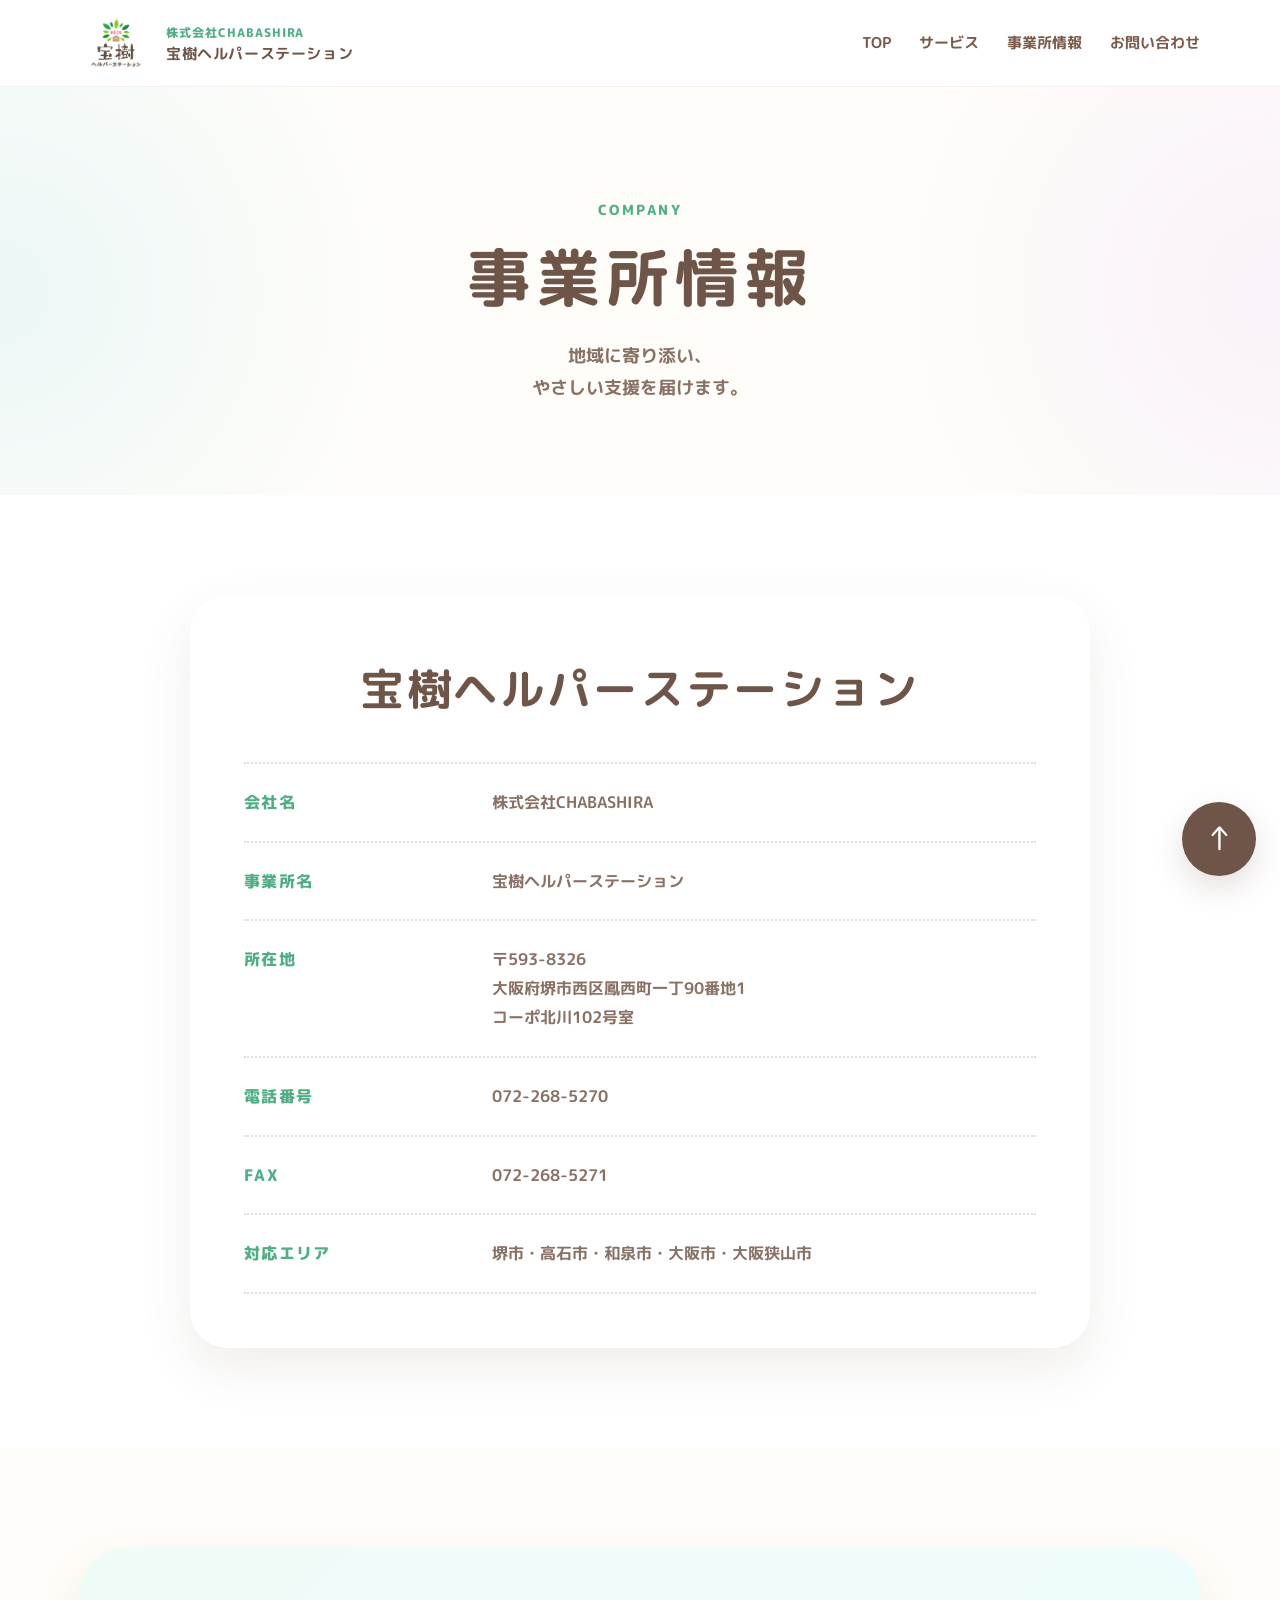
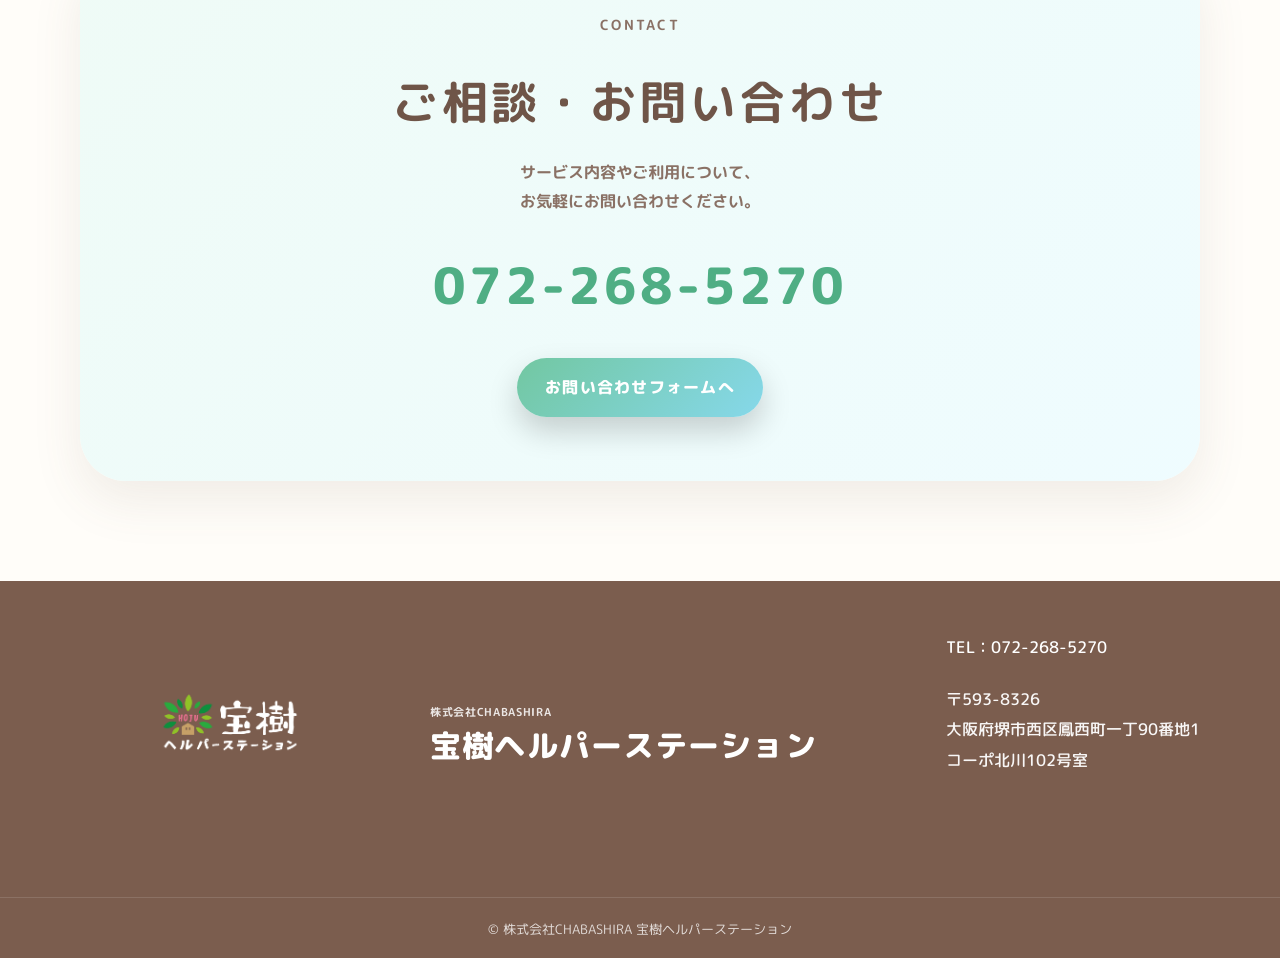
==== company.html @ c8f15b31 "Add files via upload" ====
<!DOCTYPE html>
<html lang="ja">
<head>
  <meta charset="UTF-8">
  <meta name="viewport" content="width=device-width, initial-scale=1.0">

  <title>事業所情報｜宝樹ヘルパーステーション</title>

  <meta
  name="description"
  content="宝樹ヘルパーステーションの事業所情報です。所在地、電話番号、FAX、対応エリアなどをご案内しています。"
  >

  <link rel="icon" type="image/png" href="img/favicon.png">

  <link rel="stylesheet" href="css/style.css">

  <link rel="preconnect" href="https://fonts.googleapis.com">
  <link rel="preconnect" href="https://fonts.gstatic.com" crossorigin>

  <link href="https://fonts.googleapis.com/css2?family=M+PLUS+Rounded+1c:wght@400;500;700;800&display=swap" rel="stylesheet">
</head>

<body>

<header class="header">

  <div class="container header-inner">

    <a href="index.html" class="logo">

      <img
        src="img/logo-hoju1.jpg"
        alt="宝樹ヘルパーステーション ロゴ"
        width="58"
        height="58"
      >

      <span>
        <small>株式会社CHABASHIRA</small>
        <strong>宝樹ヘルパーステーション</strong>
      </span>

    </a>

    <button class="menu-button" aria-label="メニューを開く">
      <span></span>
      <span></span>
      <span></span>
    </button>

    <nav class="nav">
      <a href="index.html">TOP</a>
      <a href="service.html">サービス</a>
      <a href="company.html">事業所情報</a>
      <a href="index.html#contact">お問い合わせ</a>
    </nav>

  </div>

</header>

<main id="top">

<section class="page-hero">

  <div class="container">

    <p class="section-en">
      COMPANY
    </p>

    <h1>
      事業所情報
    </h1>

    <p>
      地域に寄り添い、<br>
      やさしい支援を届けます。
    </p>

  </div>

</section>

<section class="company">

  <div class="container">

    <div class="company-box">

      <h2>
        宝樹ヘルパーステーション
      </h2>

      <dl class="company-list">

        <div>
          <dt>会社名</dt>

          <dd>
            株式会社CHABASHIRA
          </dd>
        </div>

        <div>
          <dt>事業所名</dt>

          <dd>
            宝樹ヘルパーステーション
          </dd>
        </div>

        <div>
          <dt>所在地</dt>

          <dd>
            〒593-8326<br>
            大阪府堺市西区鳳西町一丁90番地1<br>
            コーポ北川102号室
          </dd>
        </div>

        <div>
          <dt>電話番号</dt>

          <dd>
            <a href="tel:0722685270">
              072-268-5270
            </a>
          </dd>
        </div>

        <div>
          <dt>FAX</dt>

          <dd>
            072-268-5271
          </dd>
        </div>

        <div>
          <dt>対応エリア</dt>

          <dd>
            堺市・高石市・和泉市・大阪市・大阪狭山市
          </dd>
        </div>

      </dl>

    </div>

  </div>

</section>

<section class="contact-cta">

  <div class="container">

    <div class="contact-box">

      <p class="section-en">
        CONTACT
      </p>

      <h2>
        ご相談・お問い合わせ
      </h2>

      <p>
        サービス内容やご利用について、<br>
        お気軽にお問い合わせください。
      </p>

      <a href="tel:0722685270" class="tel-link">
        072-268-5270
      </a>

      <div style="margin-top: 28px;">

        <a
          href="index.html#contact"
          class="btn-primary"
        >
          お問い合わせフォームへ
        </a>

      </div>

    </div>

  </div>

</section>

</main>

<footer class="footer">

  <div class="container footer-inner">

    <div class="footer-brand">
      <a href="index.html#top">
        <img
          src="img/logo-hoju2.png"
          alt="宝樹ヘルパーステーション ロゴ"
          width="260"
          height="139"
        >
      </a>

      <div class="footer-text">

        <p class="footer-company">
          株式会社CHABASHIRA
        </p>

        <p class="footer-name">
          宝樹ヘルパーステーション
        </p>

      </div>

    </div>

    <div class="footer-info">

      <p>
        TEL：072-268-5270
      </p>

      <p class="footer-address">

        〒593-8326<br>
        大阪府堺市西区鳳西町一丁90番地1<br>
        コーポ北川102号室

      </p>

    </div>

  </div>

  <p class="copyright">
    © 株式会社CHABASHIRA 宝樹ヘルパーステーション
  </p>

</footer>

<a href="#top" class="to-top" aria-label="TOPへ戻る">
  ↑
</a>

<script>
const menuButton = document.querySelector('.menu-button');
const nav = document.querySelector('.nav');

menuButton.addEventListener('click', () => {
  nav.classList.toggle('open');
  menuButton.classList.toggle('active');
});
</script>

</body>
</html>
---- css/style.css ----
:root {
  --brown: #6f5548;
  --brown-light: #8a7165;
  --green: #72c7a1;
  --green-deep: #4fae84;
  --green-dark: #173c2b;
  --green-light: #eefbf6;
  --sky: #86d8ea;
  --sky-light: #eefcff;
  --cream: #fffdf9;
  --white: #ffffff;
  --shadow: 0 20px 50px rgba(111, 85, 72, .1);
}

* {
  margin: 0;
  padding: 0;
  box-sizing: border-box;
}

html {
  width: 100%;
  max-width: 100%;
  scroll-behavior: smooth;
  overflow-x: clip;
}

body {
  width: 100%;
  max-width: 100%;
  font-family: 'M PLUS Rounded 1c', sans-serif;
  color: var(--brown);
  line-height: 1.8;
  background: var(--cream);
  overflow-x: clip;
  position: relative;
}

a {
  color: inherit;
  text-decoration: none;
}

img,
video {
  display: block;
  max-width: 100%;
}

img {
  filter: saturate(94%);
}

main {
  overflow-x: hidden;
}

main {
  position: relative;
}

.service-detail {
  position: relative;
  overflow: hidden;
}

.service-detail::before {
  content: "";
  position: absolute;
  width: 260px;
  height: 260px;
  border-radius: 50%;
  background: #ffd8e8;
  filter: blur(90px);
  opacity: .4;
  top: 120px;
  right: -80px;
}

.company {
  position: relative;
  overflow: hidden;
}

.company::before {
  content: "";
  position: absolute;
  width: 260px;
  height: 260px;
  border-radius: 50%;
  background: #c8b0ff;
  filter: blur(90px);
  opacity: 0;
  bottom: 40px;
  left: -80px;
}

.container {
  width: min(1120px, calc(100% - 32px));
  margin: auto;
}

body::before,
body::after {
  content: "";
  position: fixed;
  z-index: -1;
  border-radius: 50%;
  filter: blur(80px);
  opacity: .55;
  max-width: 100vw;
}

body::before {
  width: 360px;
  height: 360px;
  background: #9fe8f5;
  left: -40px;
  top: 420px;
}

body::after {
  width: 340px;
  height: 340px;
  background: #d9b7ff;
  right: -240px;
  bottom: -260px;
}

.header {
  position: sticky;
  top: 0;
  z-index: 100;
  width: 100%;
  background: rgba(255, 255, 255, .9);
  backdrop-filter: blur(14px);
  border-bottom: 1px solid rgba(111, 85, 72, .08);
}

.header-inner {
  position: relative;
  max-width: 1120px;
  height: 86px;
  display: flex;
  justify-content: space-between;
  align-items: center;
}

.logo {
  display: flex;
  align-items: center;
  gap: 14px;
}

.logo img {
  width: 72px;
  height: 72px;
  border-radius: 50%;
  object-fit: cover;
  transition: .35s ease;
}

.logo:hover img {
  transform: rotate(-4deg) scale(1.04);
}

.logo small {
  display: block;
  font-size: 12px;
  color: var(--green-deep);
  font-weight: 800;
  letter-spacing: .08em;
}

.logo strong {
  display: block;
  font-size: 15px;
  color: var(--brown);
  letter-spacing: .04em;
  line-height: 1.4;
}

.nav {
  display: flex;
  align-items: center;
  gap: 28px;
}

.nav a {
  position: relative;
  font-size: 0.95rem;
  font-weight: 700;
  color: #7b5a4b;
  text-decoration: none;
  transition: 0.3s;
  white-space: nowrap;
}

.nav a::after {
  content: "";
  position: absolute;
  left: 0;
  bottom: -8px;
  width: 0;
  height: 3px;
  border-radius: 999px;
  background: var(--green);
  transition: .3s ease;
}

.nav a:hover {
  color: var(--green-deep);
}

.nav a:hover::after {
  width: 100%;
}

.menu-button {
  display: none;
}


.services,
.area,
.about,
.strength,
.flow,
.voice,
.faq,
.contact,
.contact-cta,
.service-detail,
.company {
  padding: 100px 0;
}

.section-heading {
  text-align: center;
  margin-bottom: 58px;
}

.section-en {
  color: var(--green-deep);
  font-size: 14px;
  font-weight: 800;
  letter-spacing: .18em;
  margin-bottom: 10px;
}

.section-title {
  font-size: clamp(34px, 4vw, 50px);
  line-height: 1.4;
  letter-spacing: .08em;
  color: var(--brown);
}

.section-title.left {
  text-align: left;
}

.section-lead {
  margin-top: 14px;
  color: var(--brown-light);
  font-weight: 700;
}

.hero {
  position: relative;
  min-height: 780px;
  display: flex;
  align-items: center;
  overflow: hidden;
  background: var(--cream);
  padding: 70px 0;
}

.hero-bg {
  position: absolute;
  inset: 80px 4vw 50px 4vw;
  z-index: 0;
  overflow: hidden;
  border-radius: 80px 80px 170px 170px;
  opacity: 0;
  transform: translateY(34px) scale(.96);
  animation: heroImageIn 1.3s ease forwards;
  animation-delay: .9s;
}

.hero-bg video,
.hero-bg img {
  width: 100%;
  height: 100%;
  object-fit: cover;
  object-position: center;
  animation: heroZoom 12s ease-in-out infinite alternate;
}

.hero-overlay {
  position: absolute;
  inset: 80px 4vw 50px 4vw;
  z-index: 1;
  border-radius: 80px 80px 170px 170px;
  background: linear-gradient(
    90deg,
    rgba(23, 60, 43, .72),
    rgba(23, 60, 43, .30)
  );
  opacity: 0;
  animation: overlayIn 1.3s ease forwards;
  animation-delay: .9s;
}

.hero::before,
.hero::after {
  content: "";
  position: absolute;
  z-index: 0;
  filter: blur(6px);
  opacity: 0;
  transform: scale(.75);
  animation: blobIn 1.4s ease forwards, blobFloat 8s ease-in-out infinite;
}

.hero::before {
  width: 220px;
  height: 180px;
  background: #ffcfad;
  border-radius: 46% 54% 63% 37% / 42% 38% 62% 58%;
  top: 40px;
  left: 14%;
  animation-delay: .2s, 1.6s;
}

.hero::after {
  width: 240px;
  height: 180px;
  background: #c8b0ff;
  border-radius: 61% 39% 52% 48% / 41% 59% 41% 59%;
  bottom: 30px;
  right: 6%;
  animation-delay: .45s, 1.8s;
}

.hero-blur {
  position: absolute;
  border-radius: 50%;
  filter: blur(60px);
  opacity: .55;
  z-index: 0;
  animation: blobFloat 9s ease-in-out infinite;
}

.blur-1 {
  width: 260px;
  height: 260px;
  background: #9fe8f5;
  top: 80px;
  left: -60px;
  animation-delay: .2s;
}

.blur-2 {
  width: 220px;
  height: 220px;
  background: #ffd8e8;
  top: 120px;
  right: 8%;
  animation-delay: .8s;
}

.blur-3 {
  width: 260px;
  height: 260px;
  background: #ffe0b8;
  bottom: 60px;
  left: 12%;
  animation-delay: 1.4s;
}

.blur-4 {
  width: 280px;
  height: 280px;
  background: #d8c0ff;
  bottom: 20px;
  right: -30px;
  animation-delay: 2s;
}

.hero-content {
  position: relative;
  z-index: 2;
  color: white;
  max-width: 720px;
  margin: 0 auto;
  padding-inline: 40px;
  opacity: 0;
  transform: translateY(28px);
  animation: heroTextIn 1.1s ease forwards;
  animation-delay: 1.35s;
}

.hero-label {
  display: inline-block;
  padding: 10px 22px;
  margin-bottom: 28px;
  border-radius: 999px;
  background: rgba(255, 255, 255, .18);
  border: 1px solid rgba(255, 255, 255, .38);
  color: white;
  font-weight: 800;
  letter-spacing: .08em;
  backdrop-filter: blur(8px);
}

.hero h1 {
  font-size: clamp(42px, 5.2vw, 68px);
  line-height: 1.45;
  letter-spacing: .04em;
  color: white;
  text-shadow: 0 8px 28px rgba(0, 0, 0, .18);
}

.hero-copy {
  max-width: 680px;
  margin-top: 28px;
  margin-bottom: 34px;
  font-size: 19px;
  color: rgba(255, 255, 255, .92);
  font-weight: 700;
}

.hero-buttons {
  display: flex;
  flex-wrap: wrap;
  gap: 16px;
}

.btn-primary,
.btn-secondary {
  display: inline-flex;
  align-items: center;
  justify-content: center;
  min-width: 180px;
  padding: 15px 28px;
  border-radius: 999px;
  font-weight: 800;
  letter-spacing: .08em;
  transition: .35s ease;
}

.btn-primary {
  color: white;
  background: linear-gradient(135deg, var(--green), var(--sky));
  box-shadow: 0 14px 30px rgba(0, 0, 0, .18);
}

.btn-secondary {
  color: white;
  background: rgba(255, 255, 255, .14);
  border: 1px solid rgba(255, 255, 255, .55);
  backdrop-filter: blur(8px);
}

.btn-primary:hover,
.btn-secondary:hover {
  transform: translateY(-5px);
}

.hero-tel {
  margin-top: 36px;
  color: rgba(255, 255, 255, .86);
  font-weight: 700;
}

.hero-tel strong {
  display: block;
  margin-top: 4px;
  font-size: 32px;
  letter-spacing: .08em;
  color: white;
}

.about-inner {
  display: grid;
  grid-template-columns: 1fr .9fr;
  align-items: center;
  gap: 64px;
}

.about-image {
  position: relative;
}

.about-image img {
  width: 100%;
  height: 500px;
  object-fit: cover;
  border-radius: 48% 52% 46% 54% / 20% 18% 82% 80%;
  box-shadow: var(--shadow);
}

.about-message {
  position: absolute;
  left: 28px;
  bottom: 28px;
  max-width: 330px;
  padding: 18px 24px;
  border-radius: 22px;
  background: rgba(255, 255, 255, .92);
  box-shadow: 0 14px 30px rgba(0, 0, 0, .08);
}

.about-message span {
  display: block;
  color: var(--brown-light);
  font-size: 13px;
  font-weight: 700;
}

.about-message strong {
  color: var(--brown);
  font-size: 18px;
  letter-spacing: .04em;
}

.about-text p:not(.section-en) {
  margin-top: 20px;
  color: var(--brown-light);
  font-size: 17px;
  font-weight: 700;
}

.services {
  background:
    radial-gradient(circle at top right, rgba(114,199,161,.16), transparent 34%);
}

.service-grid {
  display: grid;
  grid-template-columns: repeat(4, 1fr);
  gap: 24px;
}

.service-card {
  overflow: hidden;
  border-radius: 32px;
  background: white;
  box-shadow: var(--shadow);
  transition: .35s ease;
  cursor: pointer;
}

.service-card img {
  width: 100%;
  height: 230px;
  object-fit: cover;
  transition: 1.2s ease;
}

.service-card:hover {
  transform: translateY(-10px);
  box-shadow: 0 26px 60px rgba(111,85,72,.14);
}

.service-card:hover img {
  transform: scale(1.05);
}

.service-card:hover h3 {
  color: var(--green-deep);
}

.service-body {
  padding: 24px;
}

.service-kana {
  display: block;
  margin-bottom: 4px;
  color: var(--green-deep);
  font-size: 12px;
  font-weight: 800;
  letter-spacing: .12em;
}

.service-body h3 {
  font-size: 24px;
  color: var(--brown);
  letter-spacing: .08em;
  margin-bottom: 10px;
  font-weight: 800;
  transition: .3s ease;
}

.service-body p {
  color: var(--brown-light);
  font-size: 15px;
}

.service-card::after {
  content: "詳しく見る →";
  display: block;
  margin: 0 24px 28px;
  padding: 12px 20px;
  border-radius: 999px;
  background: var(--green-light);
  color: var(--green-deep);
  font-weight: 800;
  text-align: center;
  letter-spacing: .08em;
  transition: .3s ease;
}

.service-card:hover::after {
  background: var(--green);
  color: white;
}

.strength {
  position: relative;
  overflow: hidden;
  background:
    radial-gradient(circle at left center, rgba(134,216,234,.12), transparent 34%),
    radial-gradient(circle at right center, rgba(217,183,255,.12), transparent 34%);
}

.strength::before,
.strength::after {
  content: "";
  position: absolute;
  border-radius: 50%;
  filter: blur(80px);
  opacity: .45;
  z-index: 0;
}

.strength::before {
  width: 260px;
  height: 260px;
  top: 70px;
  left: -90px;
}

.strength::after {
  width: 260px;
  height: 260px;
  background: #ead0ff;
  right: -90px;
  bottom: 30px;
}

.strength .container {
  position: relative;
  z-index: 1;
}

.strength-grid {
  display: grid;
  grid-template-columns: repeat(3, 1fr);
  gap: 34px;
}

.strength-card {
  overflow: hidden;
  border-radius: 38px;
  background: rgba(255,255,255,.94);
  box-shadow: var(--shadow);
  transition: .45s ease;
}

.strength-card:hover {
  transform: translateY(-10px);
  box-shadow: 0 26px 60px rgba(111,85,72,.14);
}

.strength-card img {
  width: 100%;
  height: 240px;
  object-fit: cover;
  transition: 1.2s ease;
}

.strength-card:hover img {
  transform: scale(1.05);
}

.strength-card:nth-child(1) img {
  object-position: center top;
}

.strength-card:nth-child(2) img {
  object-position: center;
}

.strength-card:nth-child(3) img {
  object-position: center 25%;
}

.strength-body {
  position: relative;
  padding: 36px 30px 38px;
}

.strength-number {
  position: absolute;
  top: -30px;
  left: 28px;
  display: flex;
  align-items: center;
  justify-content: center;
  width: 62px;
  height: 62px;
  border-radius: 22px;
  background: linear-gradient(135deg, var(--green), var(--sky));
  color: white;
  font-size: 22px;
  font-weight: 800;
  box-shadow: 0 12px 24px rgba(114,199,161,.35);
}

.strength-body h3 {
  margin-top: 22px;
  margin-bottom: 16px;
  color: var(--brown);
  font-size: 25px;
  line-height: 1.5;
  letter-spacing: .04em;
}

.strength-body p {
  color: var(--brown-light);
  font-size: 16px;
  font-weight: 700;
  line-height: 2;
}

.flow {
  position: relative;
  overflow: hidden;
  background:
    radial-gradient(circle at left center, rgba(134,216,234,.18), transparent 34%),
    radial-gradient(circle at right center, rgba(217,183,255,.18), transparent 34%);
}

.flow .section-heading {
  margin-bottom: 90px;
}

.flow-list {
  position: relative;
  display: grid;
  gap: 46px;
  max-width: 920px;
  margin: 0 auto;
}

.flow-list::before {
  display: none;
}

.flow-item {
  position: relative;
  display: grid;
  grid-template-columns: 170px 1fr;
  align-items: center;
  gap: 36px;
  padding: 42px 52px;
  border-radius: 38px;
  background: linear-gradient(135deg, #effff7, #f5fffd);
  box-shadow: var(--shadow);
}

.flow-item:not(:last-child)::after {
  content: "";
  position: absolute;
  left: 132px;
  bottom: -36px;
  width: 3px;
  height: 28px;
  border-left: 3px dotted rgba(114,199,161,.45);
}

.flow-icon-wrap {
  position: relative;
  display: flex;
  align-items: center;
  justify-content: center;
}

.flow-number {
  position: absolute;
  top: 8px;
  left: 8px;
  z-index: 2;
  display: flex;
  align-items: center;
  justify-content: center;
  width: 52px;
  height: 52px;
  border-radius: 50%;
  background: var(--brown);
  color: white;
  font-weight: 800;
  letter-spacing: .05em;
}

.flow-icon {
  display: flex;
  align-items: center;
  justify-content: center;
  width: 128px;
  height: 128px;
  border-radius: 50%;
  background: white;
  color: var(--green-deep);
  font-size: 42px;
  box-shadow: 0 14px 32px rgba(111,85,72,.08);
}

.flow-icon img {
  width: 58px;
  height: 58px;
  object-fit: contain;
}

.flow-body h3 {
  display: inline-block;
  margin-bottom: 18px;
  padding-bottom: 6px;
  border-bottom: 3px solid var(--brown);
  color: var(--brown);
  font-size: 28px;
  line-height: 1.5;
  letter-spacing: .04em;
}

.flow-body p {
  color: var(--brown-light);
  font-size: 17px;
  font-weight: 700;
  line-height: 2;
}

.voice {
  position: relative;
  overflow: hidden;
  background:
    radial-gradient(circle at left center, rgba(134,216,234,.10), transparent 30%),
    radial-gradient(circle at right center, rgba(217,183,255,.10), transparent 30%);
}

.voice-grid {
  display: grid;
  grid-template-columns: repeat(2, 1fr);
  gap: 34px;
  max-width: 1100px;
  margin: 0 auto;
}

.voice-card {
  padding: 38px;
  border-radius: 34px;
  background: linear-gradient(135deg, #effcf7, #f7fffd);
  box-shadow: 0 24px 60px rgba(111,85,72,.12);
  transition: .4s ease;
}

.voice-card:hover {
  transform: translateY(-8px);
  box-shadow: 0 26px 48px rgba(111,85,72,.10);
}

.voice-head {
  display: flex;
  align-items: center;
  gap: 24px;
  margin-bottom: 28px;
}

.voice-icon {
  flex-shrink: 0;
  width: 96px;
  height: 96px;
  border-radius: 50%;
  background: #ffffff;
  box-shadow: 0 10px 24px rgba(111,85,72,.05);
  display: flex;
  align-items: center;
  justify-content: center;
  overflow: hidden;
}

.voice-icon img {
  width: 68px;
  height: 68px;
  object-fit: cover;
  border-radius: 50%;
}

.voice-meta h3 {
  margin-top: 10px;
  color: var(--brown);
  font-size: 30px;
  line-height: 1.5;
  letter-spacing: .04em;
}

.voice-tag {
  display: inline-flex;
  align-items: center;
  justify-content: center;
  padding: 8px 16px;
  border-radius: 999px;
  background: #f4b3ba;
  color: white;
  font-size: 13px;
  font-weight: 800;
  letter-spacing: .08em;
}

.voice-tag.green {
  background: var(--sky);
}

.voice-text {
  color: var(--brown-light);
  font-size: 17px;
  font-weight: 700;
  line-height: 2.1;
}

.faq {
  position: relative;
  overflow: hidden;
  background:
    radial-gradient(circle at left center, rgba(134,216,234,.10), transparent 30%),
    radial-gradient(circle at right center, rgba(217,183,255,.10), transparent 30%);
}

.faq-list {
  max-width: 980px;
  margin: 0 auto;
}

.faq-item {
  border-bottom: 2px dotted rgba(111,85,72,.28);
}

.faq-item summary {
  list-style: none;
  cursor: pointer;
  display: grid;
  grid-template-columns: 72px 1fr 42px;
  align-items: center;
  gap: 28px;
  padding: 34px 0;
  color: var(--brown);
}

.faq-item summary::-webkit-details-marker {
  display: none;
}

.faq-q,
.faq-a {
  display: flex;
  align-items: center;
  justify-content: center;
  width: 64px;
  height: 64px;
  border-radius: 50%;
  font-size: 26px;
  font-weight: 800;
}

.faq-q {
  background: var(--brown);
  color: white;
}

.faq-a {
  background: #f5f2ef;
  color: var(--brown);
  flex-shrink: 0;
}

.faq-title {
  color: var(--brown);
  font-size: 24px;
  font-weight: 800;
  line-height: 1.6;
}

.faq-icon {
  position: relative;
  width: 34px;
  height: 34px;
}

.faq-icon::before,
.faq-icon::after {
  content: "";
  position: absolute;
  background: var(--brown);
  border-radius: 999px;
}

.faq-icon::before {
  top: 50%;
  left: 0;
  width: 100%;
  height: 2px;
}

.faq-icon::after {
  top: 0;
  left: 50%;
  width: 2px;
  height: 100%;
  transition: .3s ease;
}

.faq-item[open] .faq-icon::after {
  transform: rotate(90deg);
  opacity: 0;
}

.faq-answer {
  display: flex;
  gap: 28px;
  padding: 0 72px 34px 100px;
}

.faq-answer p {
  color: var(--brown-light);
  font-size: 17px;
  font-weight: 700;
  line-height: 2.1;
}

.contact {
  position: relative;
  overflow: hidden;
  background:
    radial-gradient(circle at left center, rgba(134,216,234,.10), transparent 30%),
    radial-gradient(circle at right center, rgba(217,183,255,.10), transparent 30%)
}

.contact-tel {
  max-width: 760px;
  margin: 0 auto 80px;
  padding: 38px 24px;
  text-align: center;
  border-radius: 34px;
  border: 2px dotted rgba(111,85,72,.28);
  background: rgba(255,255,255,.88);
  box-shadow: 0 18px 38px rgba(111,85,72,.05);
}

.contact-tel p {
  color: var(--brown);
  font-size: 18px;
  font-weight: 800;
}

.contact-tel a {
  display: block;
  margin: 8px 0;
  color: var(--brown);
  font-size: clamp(34px, 5vw, 54px);
  font-weight: 800;
  letter-spacing: .06em;
}

.contact-tel span {
  color: var(--brown-light);
  font-size: 15px;
  font-weight: 700;
}

.contact-form {
  max-width: 980px;
  margin: 0 auto;
}

.form-row {
  display: grid;
  grid-template-columns: 240px 1fr;
  gap: 34px;
  align-items: center;
  padding: 34px 0;
  border-top: 2px dotted rgba(111,85,72,.20);
}

.form-row:last-of-type {
  align-items: start;
  border-bottom: 2px dotted rgba(111,85,72,.20);
}

.form-row label,
.form-label {
  color: var(--brown);
  font-size: 18px;
  font-weight: 800;
  line-height: 1.8;
}

.form-row label span {
  margin-left: 8px;
  color: #ef97a8;
  font-size: 13px;
}

.form-row input,
.form-row select,
.form-row textarea {
  width: 100%;
  padding: 18px 20px;
  border: 1px solid rgba(111,85,72,.10);
  border-radius: 12px;
  background: rgba(255,255,255,.90);
  color: var(--brown);
  font-family: inherit;
  font-size: 16px;
  font-weight: 700;
  transition: .3s ease;
}

.form-row input:focus,
.form-row select:focus,
.form-row textarea:focus {
  outline: none;
  border-color: rgba(114,199,161,.55);
  box-shadow: 0 0 0 4px rgba(114,199,161,.12);
}

.form-row textarea {
  resize: vertical;
}

.form-row input::placeholder,
.form-row textarea::placeholder {
  color: rgba(111,85,72,.42);
}

.checkbox-group,
.radio-group {
  display: flex;
  flex-wrap: wrap;
  gap: 18px 28px;
}

.check-item,
.radio-item {
  display: flex;
  align-items: center;
  gap: 10px;
  cursor: pointer;
  color: var(--brown-light);
  font-size: 16px;
  font-weight: 700;
}

.check-item input,
.radio-item input {
  width: 20px;
  height: 20px;
}

.form-button {
  display: block;
  min-width: 240px;
  margin: 54px auto 0;
  padding: 20px 44px;
  border: none;
  border-radius: 999px;
  background: linear-gradient(135deg, var(--green), var(--sky));
  color: white;
  font-family: inherit;
  font-size: 17px;
  font-weight: 800;
  letter-spacing: .08em;
  cursor: pointer;
  box-shadow: 0 16px 34px rgba(114,199,161,.24);
  transition: .35s ease;
}

.form-button:hover {
  transform: translateY(-5px);
}

.contact-cta {
  background: var(--cream);
}

.contact-box {
  text-align: center;
  padding: 64px 24px;
  border-radius: 46px;
  background: linear-gradient(135deg, rgba(238,251,246,.95), rgba(238,252,255,.95));
  box-shadow: var(--shadow);
}

.contact-box h2 {
  font-size: clamp(30px, 4vw, 46px);
  color: var(--brown);
  letter-spacing: .08em;
  margin-bottom: 14px;
}

.contact-box p {
  color: var(--brown-light);
  margin-bottom: 24px;
  font-weight: 700;
}

.tel-link {
  display: inline-block;
  font-size: clamp(32px, 5vw, 50px);
  font-weight: 800;
  color: var(--green-deep);
  letter-spacing: .06em;
  transition: .35s ease;
}

.tel-link:hover {
  letter-spacing: .1em;
}

.page-hero {
  padding: 110px 0 90px;
  text-align: center;
  background:
    radial-gradient(circle at left center, rgba(134,216,234,.16), transparent 32%),
    radial-gradient(circle at right center, rgba(217,183,255,.16), transparent 32%),
    var(--cream);
}

.page-hero h1 {
  margin-bottom: 18px;
  color: var(--brown);
  font-size: clamp(42px, 5vw, 64px);
  line-height: 1.4;
  letter-spacing: .08em;
}

.page-hero p:not(.section-en) {
  color: var(--brown-light);
  font-size: 18px;
  font-weight: 700;
}

.service-detail {
  background: #ffffff;
}

.service-detail-grid {
  display: grid;
  grid-template-columns: repeat(2, 1fr);
  gap: 34px;
}

.detail-card {
  position: relative;
  overflow: hidden;
  padding: 0 32px 38px;
  border-radius: 38px;
  background: rgba(255,255,255,.96);
  box-shadow: var(--shadow);
  scroll-margin-top: 120px;
}

.detail-card img {
  width: calc(100% + 64px);
  height: 260px;
  margin: 0 -32px 36px;
  object-fit: cover;
  position: relative;
  z-index: 1;
}

.service-mark {
  position: absolute;
  top: 220px;
  left: 32px;
  width: 68px;
  height: 68px;
  border-radius: 20px;
  background: linear-gradient(
    135deg,
    #7fd3b3,
    #77cfe7
  );
  color: #fff;
  display: flex;
  align-items: center;
  justify-content: center;
  font-size: 1.5rem;
  font-weight: 800;
  box-shadow: 0 10px 24px rgba(0,0,0,0.08);
  z-index: 5;
}

.detail-card h2 {
  margin-top: 18px;
  margin-bottom: 18px;
  color: var(--brown);
  font-size: 32px;
  letter-spacing: .06em;
}

.detail-card p {
  color: var(--brown-light);
  font-size: 17px;
  font-weight: 700;
  line-height: 2;
}

.detail-list {
  display: grid;
  gap: 10px;
  margin-top: 24px;
  list-style: none;
}

.detail-list li {
  position: relative;
  padding-left: 24px;
  color: var(--brown-light);
  font-weight: 800;
}

.detail-list li::before {
  content: "";
  position: absolute;
  top: .8em;
  left: 0;
  width: 10px;
  height: 10px;
  border-radius: 50%;
  background: var(--green);
}

.company {
  background: #ffffff;
}

.company-box {
  max-width: 900px;
  margin: 0 auto;
  padding: 54px;
  border-radius: 38px;
  background: rgba(255,255,255,.985);
  box-shadow: var(--shadow);
}

.company-box h2 {
  margin-bottom: 34px;
  color: var(--brown);
  font-size: clamp(30px, 4vw, 44px);
  letter-spacing: .06em;
  text-align: center;
}

.company-list {
  display: grid;
  gap: 0;
}

.company-list div {
  display: grid;
  grid-template-columns: 220px 1fr;
  gap: 28px;
  padding: 24px 0;
  border-top: 2px dotted rgba(111,85,72,.20);
}

.company-list div:last-child {
  border-bottom: 2px dotted rgba(111,85,72,.20);
}

.company-list dt {
  color: var(--green-deep);
  font-weight: 800;
  letter-spacing: .08em;
}

.company-list dd {
  color: var(--brown-light);
  font-weight: 700;
}

.company-list a {
  color: inherit;
  font-weight: inherit;
}

.footer {
  background: #7b5d4e;
  padding: 36px 0 16px;
  color: #fff;
  overflow: hidden;
}

.footer-inner {
  max-width: 1200px;
  margin: 0 auto;
  display: flex;
  justify-content: space-between;
  align-items: flex-start;
  gap: 80px;
}

.footer-brand {
  display: flex;
  align-items: center;
  gap: 40px;
  margin-left: -10px;
}

.footer-brand img {
  width: 320px;
  height: auto;
  object-fit: contain;
  flex-shrink: 0;
  margin-bottom: 24px;
}

.footer-text {
  display: flex;
  flex-direction: column;
}

.footer-company {
  font-size: 11px;
  font-weight: 700;
  letter-spacing: .06em;
  opacity: .85;
}

.footer-name {
  color: #fff;
  font-size: clamp(22px, 2.4vw, 32px);
  font-weight: 800;
  line-height: 1.5;
  letter-spacing: .04em;
}

.footer-info {
  display: flex;
  flex-direction: column;
  gap: 12px;
  font-size: 16px;
  line-height: 1.6;
  font-weight: 500;
  margin-top: 18px;
}

.footer-address {
  margin-top: 12px;
  font-size: 16px;
  line-height: 1.9;
  font-weight: 500;
  opacity: .95;
}

.copyright {
  margin-top: 42px;
  padding-top: 20px;
  border-top: 1px solid rgba(255,255,255,.12);
  text-align: center;
  font-size: 13px;
  color: rgba(255,255,255,.78);
}

.to-top {
  position: fixed;
  right: 24px;
  bottom: 24px;
  z-index: 999;
  width: 74px;
  height: 74px;
  border-radius: 50%;
  display: flex;
  align-items: center;
  justify-content: center;
  background: var(--brown);
  color: #fff;
  font-size: 34px;
  box-shadow: 0 12px 30px rgba(111,85,72,.18);
  transition: .3s ease;
}

.to-top:hover {
  transform: translateY(-6px);
  opacity: .9;
}

.fade-up {
  opacity: 0;
  transform: translateY(50px) scale(.96);
  filter: blur(1.8px);
  transition:
    opacity 1.5s ease,
    transform 1.5s cubic-bezier(.22,1,.36,1),
    filter 1.5s ease;
}

.fade-up.show {
  opacity: 1;
  transform: translateY(0) scale(1);
  filter: blur(0);
}

.delay-1 {
  transition-delay: .15s;
}

.delay-2 {
  transition-delay: .3s;
}

.delay-3 {
  transition-delay: .45s;
}

.delay-4 {
  transition-delay: .6s;
}

.privacy {
  padding: 100px 0;
  background: #ffffff;
}

.privacy-box {
  max-width: 900px;
  margin: 0 auto;
  padding: 54px;
  border-radius: 38px;
  background: rgba(255,255,255,.985);
  box-shadow: var(--shadow);
}

.privacy-box h2 {
  margin-bottom: 28px;
  color: var(--brown);
  font-size: clamp(30px, 4vw, 44px);
  letter-spacing: .06em;
  text-align: center;
}

.privacy-box h3 {
  margin-top: 38px;
  margin-bottom: 12px;
  color: var(--green-deep);
  font-size: 22px;
  letter-spacing: .04em;
}

.privacy-box p,
.privacy-box li {
  color: var(--brown-light);
  font-size: 16px;
  font-weight: 700;
  line-height: 2;
}

.privacy-box ul {
  margin-top: 14px;
  padding-left: 1.4em;
}

.privacy-box a {
  color: var(--green-deep);
  font-weight: 800;
  text-decoration: underline;
}

.privacy-date {
  margin-top: 42px;
  text-align: right;
}

.privacy-check-row {
  border-top: none;
  padding-top: 18px;
}

.privacy-check {
  display: flex;
  align-items: center;
  gap: 12px;
  color: var(--brown-light);
  font-size: 16px;
  font-weight: 700;
  cursor: pointer;
}

.privacy-check input {
  width: 20px;
  height: 20px;
  flex-shrink: 0;
}

.privacy-check a {
  color: var(--green-deep);
  font-weight: 800;
  text-decoration: underline;
}

.footer-info a {
  color: #fff;
  text-decoration: underline;
}

@keyframes heroZoom {
  from {
    transform: scale(1);
  }

  to {
    transform: scale(1.06);
  }
}

@keyframes blobIn {
  to {
    opacity: .7;
    transform: scale(1);
  }
}

@keyframes blobFloat {
  0% {
    transform: translateY(0) scale(1);
  }

  50% {
    transform: translateY(-18px) scale(1.03);
  }

  100% {
    transform: translateY(0) scale(1);
  }
}

@keyframes heroImageIn {
  to {
    opacity: 1;
    transform: translateY(0) scale(1);
  }
}

@keyframes overlayIn {
  to {
    opacity: 1;
  }
}

@keyframes heroTextIn {
  to {
    opacity: 1;
    transform: translateY(0);
  }
}

/* responsive */
@media (max-width: 1200px) {
  .nav {
    gap: 14px;
  }

  .nav a {
    font-size: 13px;
  }

  .logo strong {
    font-size: 16px;
  }
}

@media (max-width: 1020px) {
  .service-grid,
  .service-detail-grid {
    grid-template-columns: repeat(2, 1fr);
  }

  .area-inner,
  .about-inner {
    grid-template-columns: 1fr;
  }

  .about-image img {
    height: 420px;
  }

  .footer-inner {
    gap: 60px;
  }
}

@media (max-width: 760px) {

  .header-inner {
    height: 72px;
    padding: 10px 0;
  }

  .logo img {
    width: 54px;
    height: 54px;
  }

  .logo strong {
    font-size: 13px;
    line-height: 1.3;
    white-space: nowrap;
  }

  .logo small {
    font-size: 10px;
  }

  .menu-button {
    display: flex;
    flex-direction: column;
    justify-content: center;
    gap: 5px;

    width: 46px;
    height: 46px;

    border: none;
    border-radius: 50%;

    background: var(--green-light);

    cursor: pointer;
  }

  .menu-button span {
    display: block;
    width: 22px;
    height: 2px;
    margin: 0 auto;
    transition: .3s ease;
    background: var(--brown);
    border-radius: 999px;
  }

  .menu-button.active span:nth-child(1) {
    transform: translateY(7px) rotate(45deg);
  }

  .menu-button.active span:nth-child(2) {
    opacity: 0;
  }

  .menu-button.active span:nth-child(3) {
    transform: translateY(-7px) rotate(-45deg);
  }

  .nav {
    display: none;
  }

  .nav.open {
    display: flex;
    position: absolute;
    top: 72px;
    left: 0;
    width: 100%;
    flex-direction: column;
    gap: 6px;
    padding: 14px 20px 24px;
    background: #fff;
    box-shadow: 0 18px 30px rgba(111,85,72,.12);
  }

  .nav.open a {
    padding: 4px 0;
    font-size: 16px;
  }

  .hero {
    min-height: 720px;
    padding: 50px 0;
  }

  .hero-bg,
  .hero-overlay {
    inset: 50px 16px 40px 16px;
    border-radius: 50px 50px 90px 90px;
  }

  .hero-content {
    padding-left: 20px;
    padding-right: 20px;
  }

  .hero h1 {
    font-size: 36px;
    line-height: 1.5;
  }

  .hero-copy {
    font-size: 15px;
    max-width: 92%;
    line-height: 1.7;
  }

  .hero-tel strong {
    font-size: 28px;
  }

  .section-title {
    font-size: 30px;
  }

  .services,
  .area,
  .about,
  .strength,
  .flow,
  .voice,
  .faq,
  .contact,
  .contact-cta,
  .service-detail,
  .company {
    padding: 58px 0;
  }

  .service-grid,
  .strength-grid,
  .voice-grid,
  .service-detail-grid {
    grid-template-columns: 1fr;
  }

  .about-image img {
    height: 360px;
    border-radius: 46px;
  }

  .about-message {
    position: static;
    margin-top: -36px;
    margin-left: 18px;
    margin-right: 18px;
  }

  .flow-item {
    grid-template-columns: 1fr;
    gap: 24px;
    padding: 34px 26px;
    text-align: center;
  }

  .flow-number {
    left: calc(50% - 76px);
  }

  .flow-body h3 {
    font-size: 24px;
  }

  .flow-body p {
    font-size: 16px;
  }

  .voice-card {
    padding: 28px;
  }

  .voice-head {
    flex-direction: column;
    align-items: flex-start;
  }

  .voice-meta h3 {
    font-size: 24px;
  }

  .faq {
    padding: 90px 0;
  }

  .faq-item summary {
    grid-template-columns: 54px 1fr 28px;
    gap: 16px;
    padding: 26px 0;
  }

  .faq-q,
  .faq-a {
    width: 50px;
    height: 50px;
    font-size: 21px;
  }

  .faq-title {
    font-size: 17px;
    line-height: 1.7;
  }

  .faq-answer {
    padding: 0 0 28px 0;
    gap: 16px;
  }

  .faq-answer p {
    font-size: 15px;
  }

  .form-row {
    grid-template-columns: 1fr;
    gap: 14px;
    padding: 26px 0;
  }

  .contact-tel {
    margin-bottom: 54px;
  }

  .checkbox-group,
  .radio-group {
    flex-direction: column;
    gap: 14px;
  }

  .contact-box {
    border-radius: 34px;
  }

  .page-hero {
    padding: 48px 0 36px;
  }

  .detail-card {
    padding: 0 18px 24px;
  }

  .detail-card img {
    width: calc(100% + 48px);
    height: 220px;
    margin: 0 -24px 34px;
  }

  .detail-card h2 {
    font-size: 26px;
    line-height: 1.5;
  }


  .detail-card p {
    font-size: 15px;
    line-height: 1.9;
  }

  .service-mark {
    top: 176px;
    left: 24px;
  }

  .company-box {
    padding: 34px 24px;
  }

  .company-list div {
    grid-template-columns: 1fr;
    gap: 6px;
  }

  .footer-inner {
    flex-direction: column;
    gap: 18px;
  }

  .footer-brand {
    flex-direction: column;
    align-items: flex-start;
    gap: 4px;
  }

  .footer-brand img {
    display: none;
  }

  .footer-name {
    font-size: 20px;
    line-height: 1.3;
  }

  .footer-info {
    font-size: 16px;
  }

  .blur-4 {
    right: -120px;
    bottom: -180px;
    opacity: .35;
  }

  body::after {
    right: -260px;
    bottom: -620px;
  }

  .to-top {
    width: 58px;
    height: 58px;
    right: 16px;
    bottom: 16px;
    font-size: 28px;
  }
}

@media (prefers-reduced-motion: reduce) {
  *,
  *::before,
  *::after {
    animation: none !important;
    transition: none !important;
    transform: none !important;
  }
}

@media (max-width: 760px) {
  .privacy {
    padding: 58px 0;
  }

  .privacy-box {
    padding: 34px 24px;
  }

  .privacy-box h3 {
    font-size: 19px;
  }

  .privacy-check-row {
    grid-template-columns: 1fr;
  }

  .privacy-check {
    align-items: flex-start;
    font-size: 15px;
  }
}
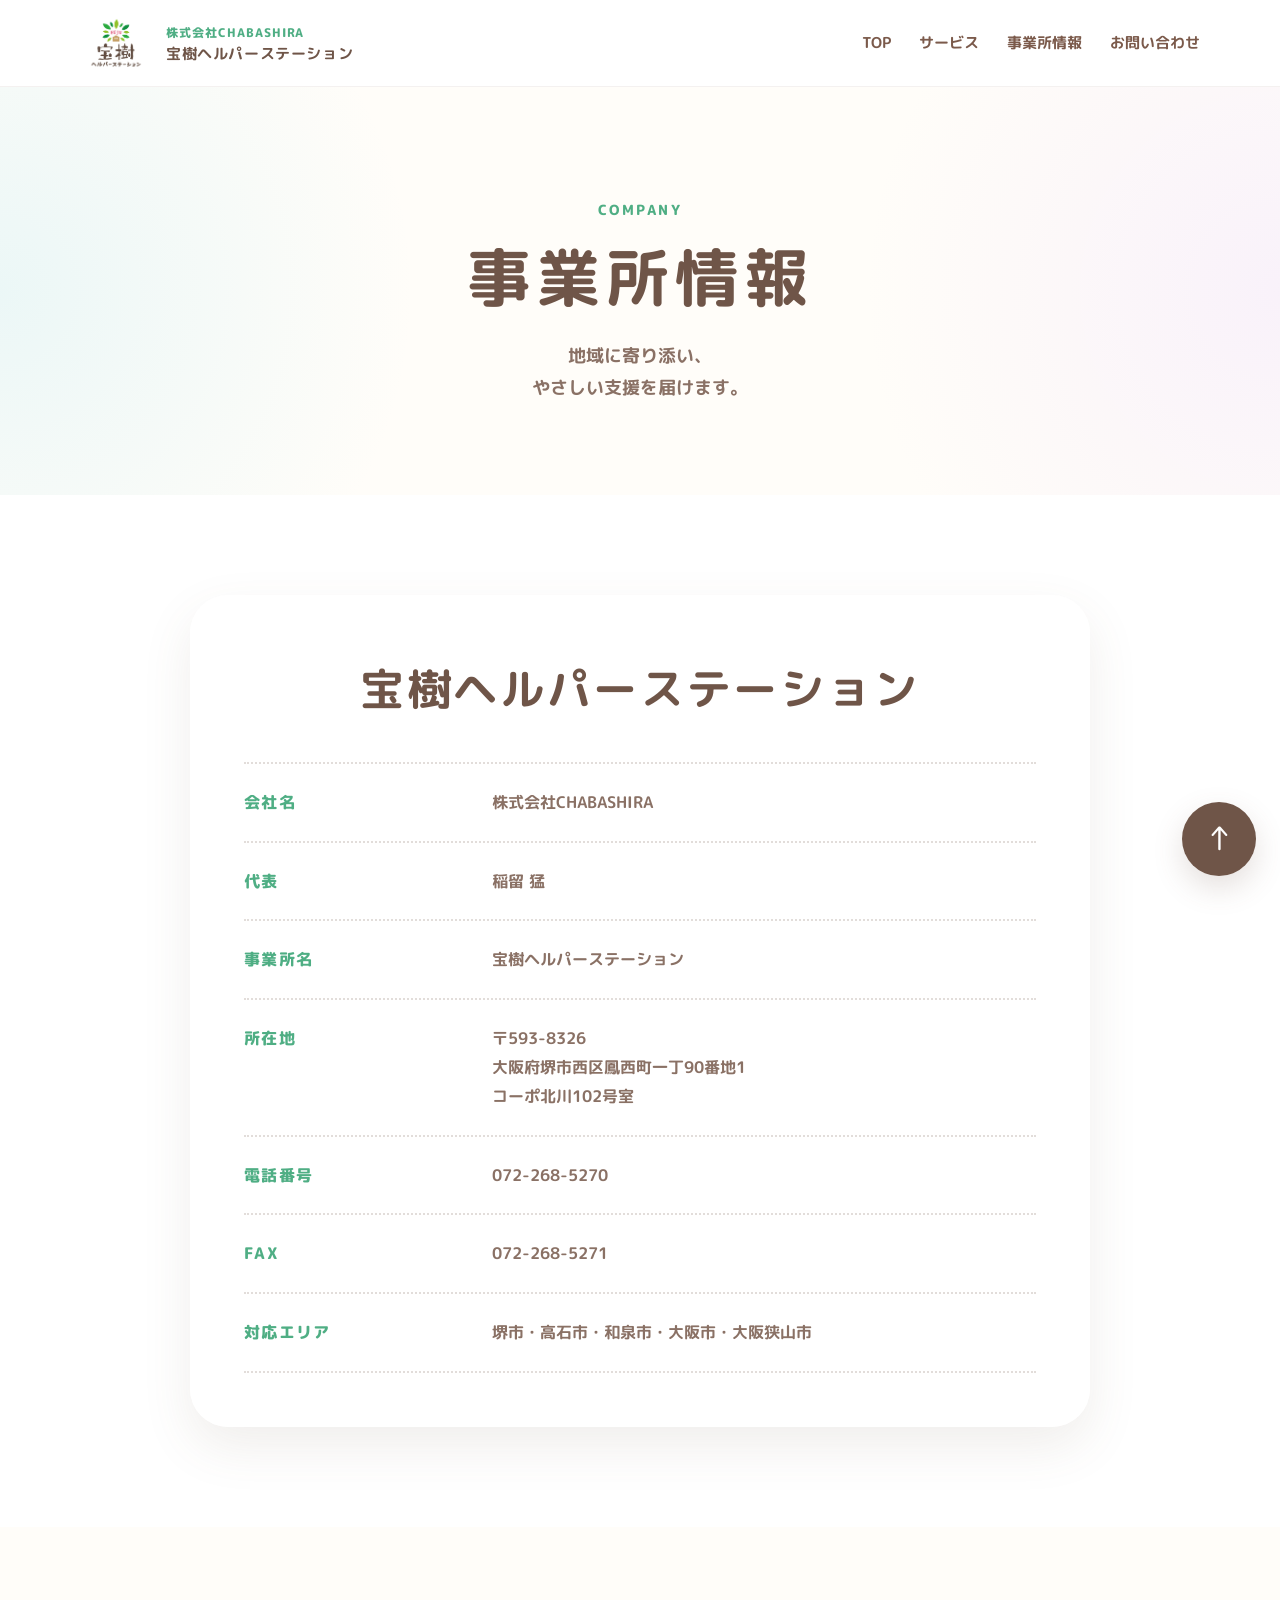
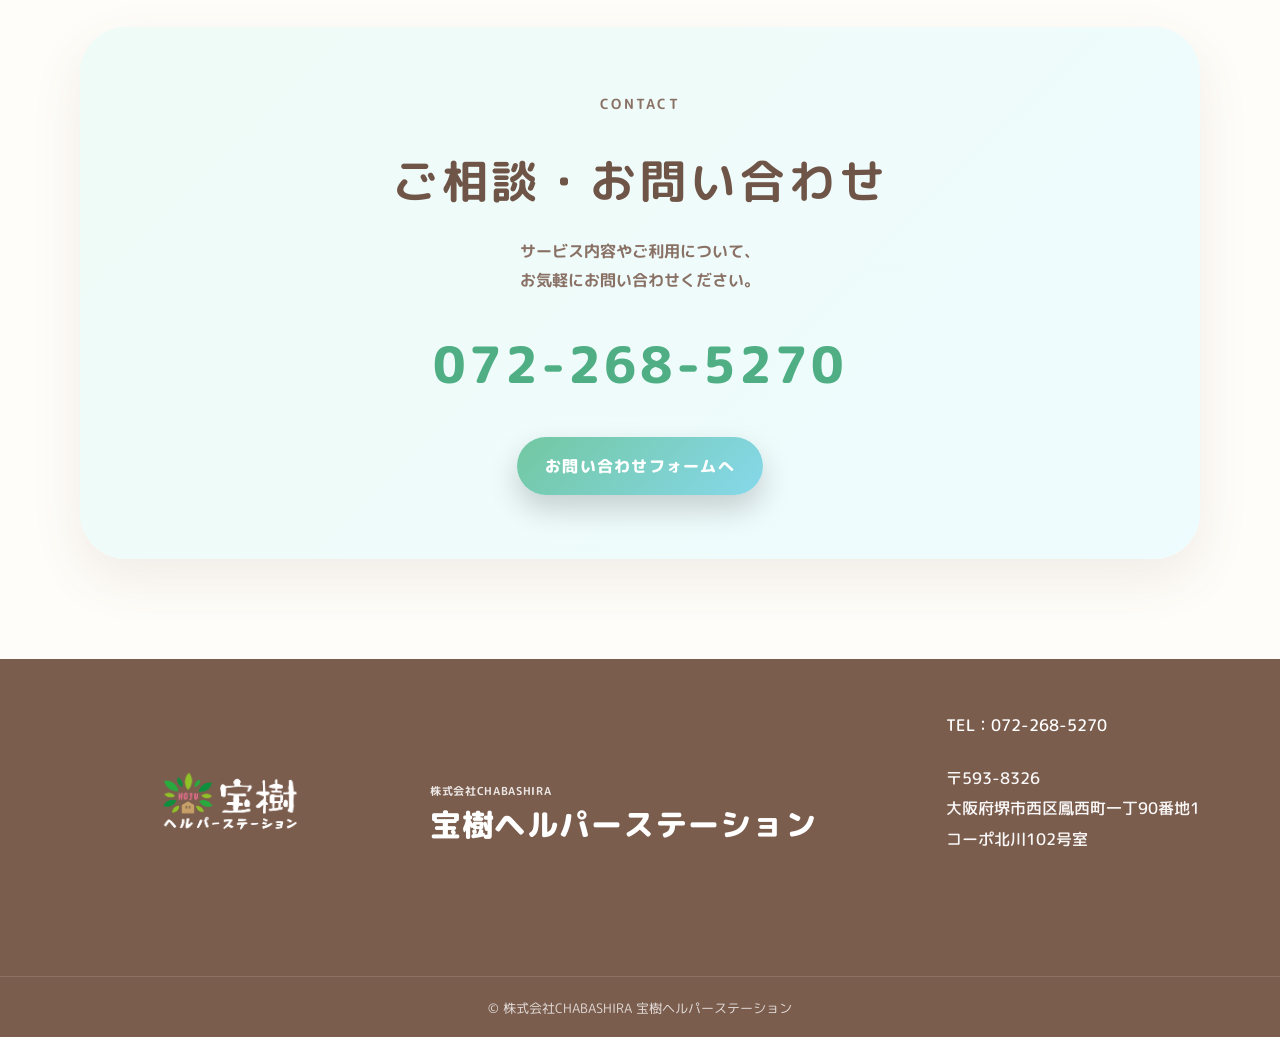
==== commit 468650b9: "Update company.html" ====
--- a/company.html
+++ b/company.html
@@ -100,6 +100,14 @@
 
           <dd>
             株式会社CHABASHIRA
+          </dd>
+        </div>
+        
+        <div>
+          <dt>代表</dt>
+          
+          <dd>
+            稲留 猛
           </dd>
         </div>
 
@@ -264,4 +272,4 @@
 </script>
 
 </body>
-</html>+</html>
--- a/css/style.css
+++ b/css/style.css
@@ -1702,7 +1702,6 @@
 }
 
 @media (max-width: 760px) {
-
   .header-inner {
     height: 72px;
     padding: 10px 0;
@@ -1728,15 +1727,11 @@
     flex-direction: column;
     justify-content: center;
     gap: 5px;
-
     width: 46px;
     height: 46px;
-
     border: none;
     border-radius: 50%;
-
     background: var(--green-light);
-
     cursor: pointer;
   }
 
@@ -1776,7 +1771,7 @@
     gap: 6px;
     padding: 14px 20px 24px;
     background: #fff;
-    box-shadow: 0 18px 30px rgba(111,85,72,.12);
+    box-shadow: 0 18px 30px rgba(111, 85, 72, .12);
   }
 
   .nav.open a {
@@ -1785,34 +1780,78 @@
   }
 
   .hero {
-    min-height: 720px;
-    padding: 50px 0;
+    min-height: 480px;
+    padding: 44px 0 34px;
+    align-items: flex-start;
   }
 
   .hero-bg,
   .hero-overlay {
-    inset: 50px 16px 40px 16px;
-    border-radius: 50px 50px 90px 90px;
+    inset: 34px 16px 28px 16px;
+    border-radius: 42px 42px 76px 76px;
+  }
+
+  .hero-bg video,
+  .hero-bg img {
+    object-position: 45% center;
+  }
+
+  .hero-overlay {
+    background: linear-gradient(
+      90deg,
+      rgba(23, 60, 43, .70),
+      rgba(23, 60, 43, .18)
+    );
   }
 
   .hero-content {
-    padding-left: 20px;
-    padding-right: 20px;
+    padding-left: 18px;
+    padding-right: 18px;
+    transform: none;
+    margin-top: 18px;
+  }
+
+  .hero-label {
+    font-size: 10px;
+    padding: 8px 18px;
+    margin-bottom: 20px;
   }
 
   .hero h1 {
-    font-size: 36px;
-    line-height: 1.5;
+    font-size: 32px;
+    line-height: 1.42;
+    margin-top: -20px;
   }
 
   .hero-copy {
-    font-size: 15px;
-    max-width: 92%;
-    line-height: 1.7;
-  }
-
-  .hero-tel strong {
-    font-size: 28px;
+    font-size: 14px;
+    line-height: 1.75;
+    max-width: 100%;
+    margin-top: 18px;
+    margin-bottom: 22px;
+  }
+
+  .hero-buttons {
+    justify-content: center;
+    gap: 14px;
+    margin-top: 90px;
+  }
+
+  .hero .btn-primary {
+    width: 80%;
+    max-width: 380px;
+    min-width: 0;
+    margin: 0 auto;
+    padding: 14px 22px;
+    font-size: 16px;
+  }
+
+  .btn-secondary {
+    display: none;
+  }
+
+  .hero-tel {
+    display: none;
   }
 
   .section-title {
@@ -1954,7 +1993,6 @@
     line-height: 1.5;
   }
 
-
   .detail-card p {
     font-size: 15px;
     line-height: 1.9;
@@ -2015,6 +2053,27 @@
     right: 16px;
     bottom: 16px;
     font-size: 28px;
+  }
+
+  .privacy {
+    padding: 58px 0;
+  }
+
+  .privacy-box {
+    padding: 34px 24px;
+  }
+
+  .privacy-box h3 {
+    font-size: 19px;
+  }
+
+  .privacy-check-row {
+    grid-template-columns: 1fr;
+  }
+
+  .privacy-check {
+    align-items: flex-start;
+    font-size: 15px;
   }
 }
 
@@ -2027,27 +2086,3 @@
     transform: none !important;
   }
 }
-
-@media (max-width: 760px) {
-  .privacy {
-    padding: 58px 0;
-  }
-
-  .privacy-box {
-    padding: 34px 24px;
-  }
-
-  .privacy-box h3 {
-    font-size: 19px;
-  }
-
-  .privacy-check-row {
-    grid-template-columns: 1fr;
-  }
-
-  .privacy-check {
-    align-items: flex-start;
-    font-size: 15px;
-  }
-}
-
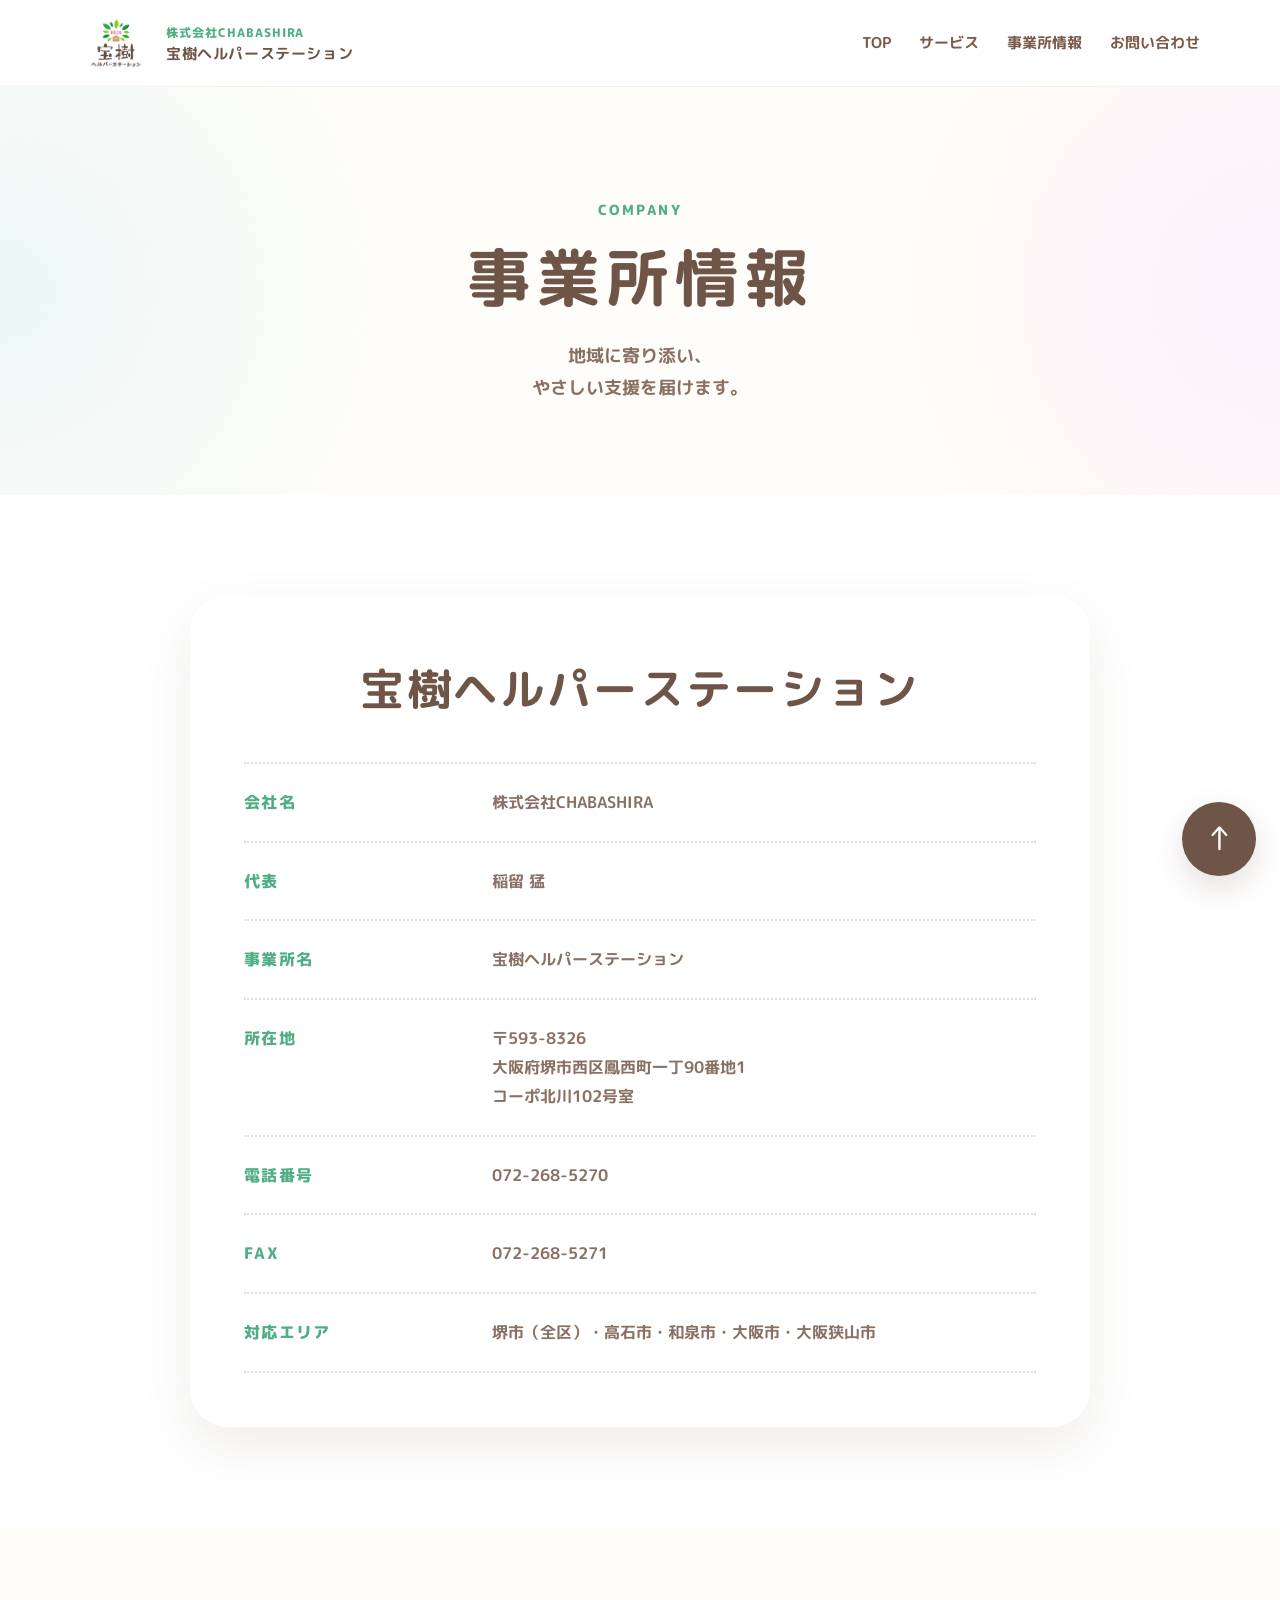
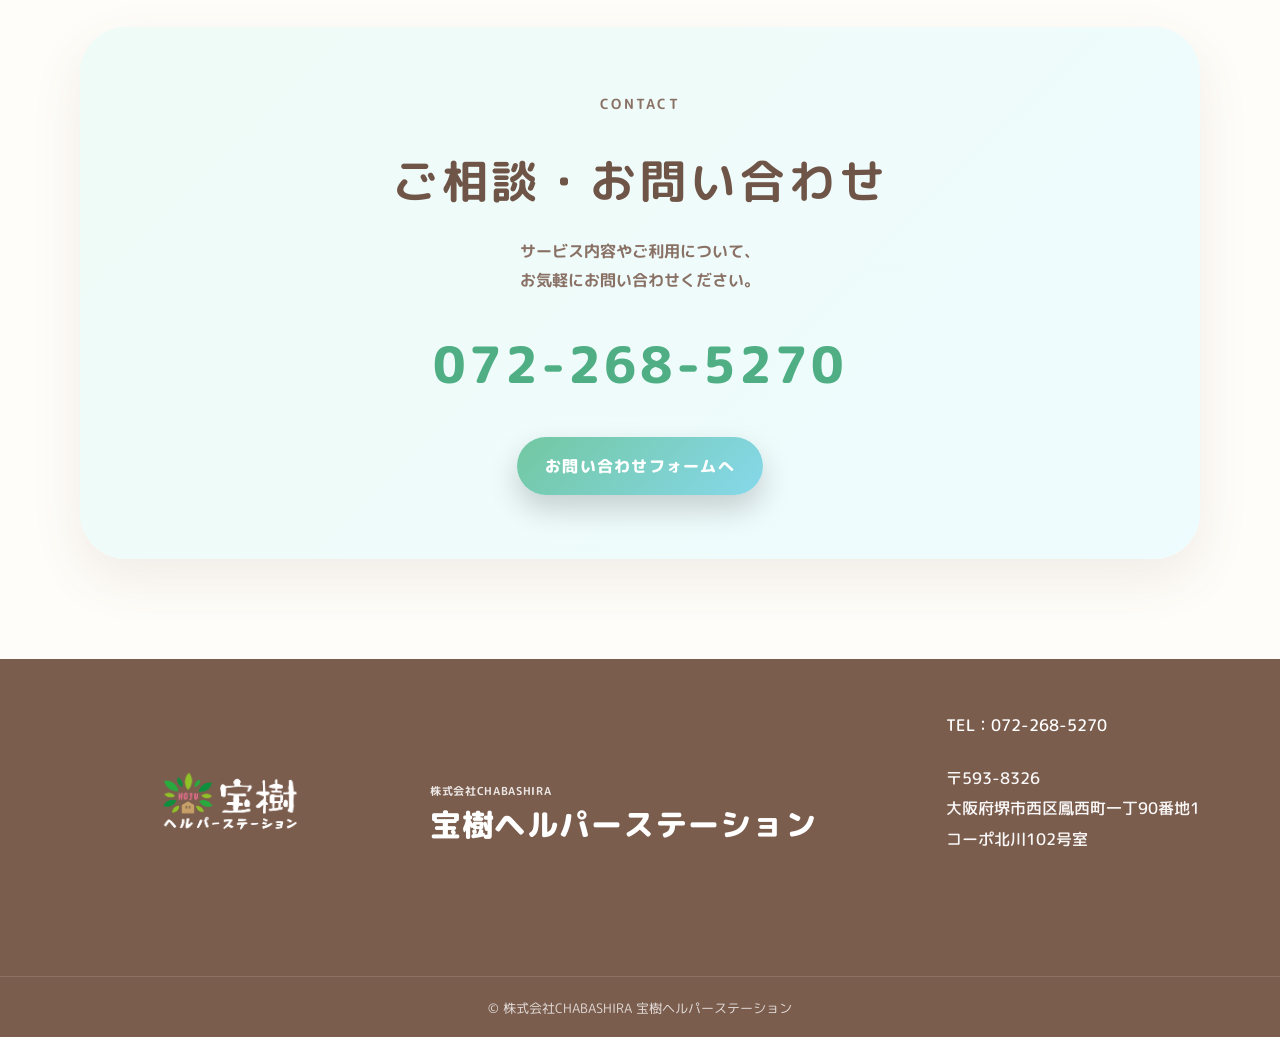
==== commit fdb81b07: "Update company.html" ====
--- a/company.html
+++ b/company.html
@@ -151,7 +151,7 @@
           <dt>対応エリア</dt>
 
           <dd>
-            堺市・高石市・和泉市・大阪市・大阪狭山市
+            堺市（全区）・高石市・和泉市・大阪市・大阪狭山市
           </dd>
         </div>
 
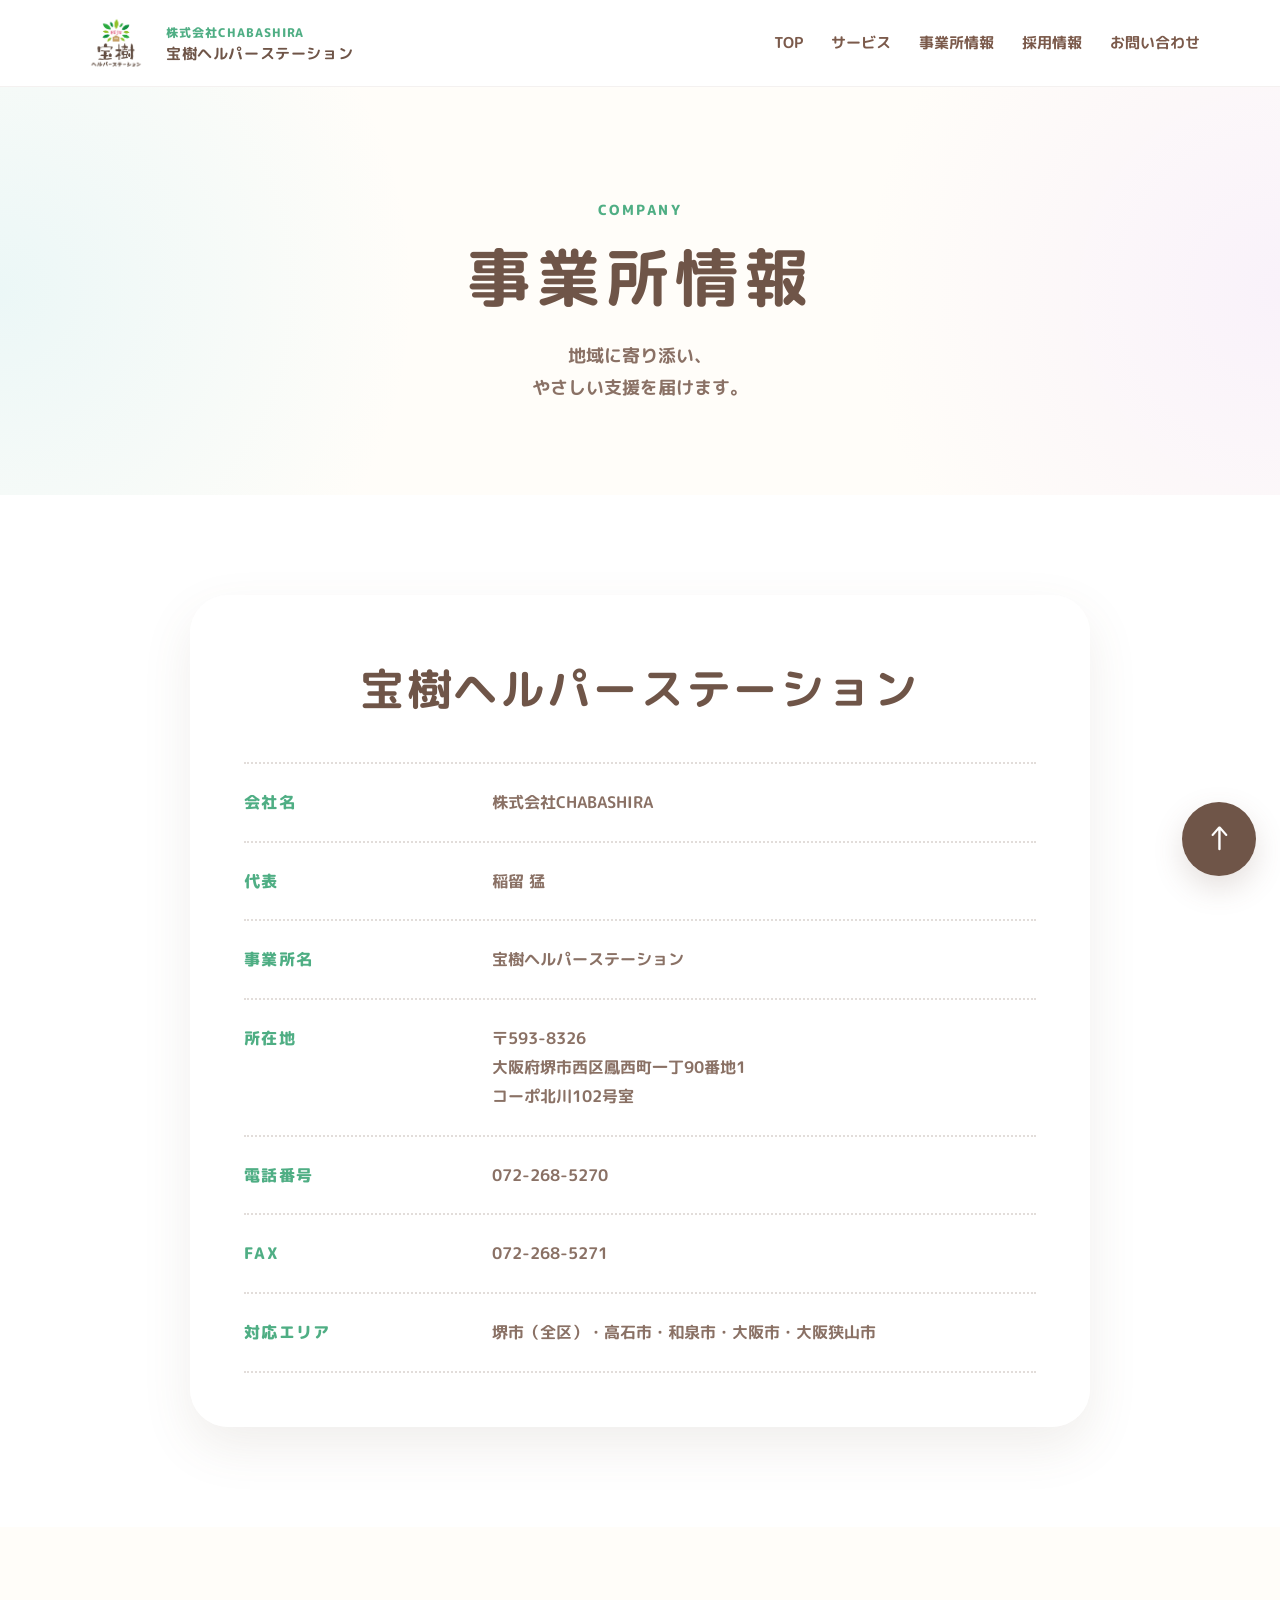
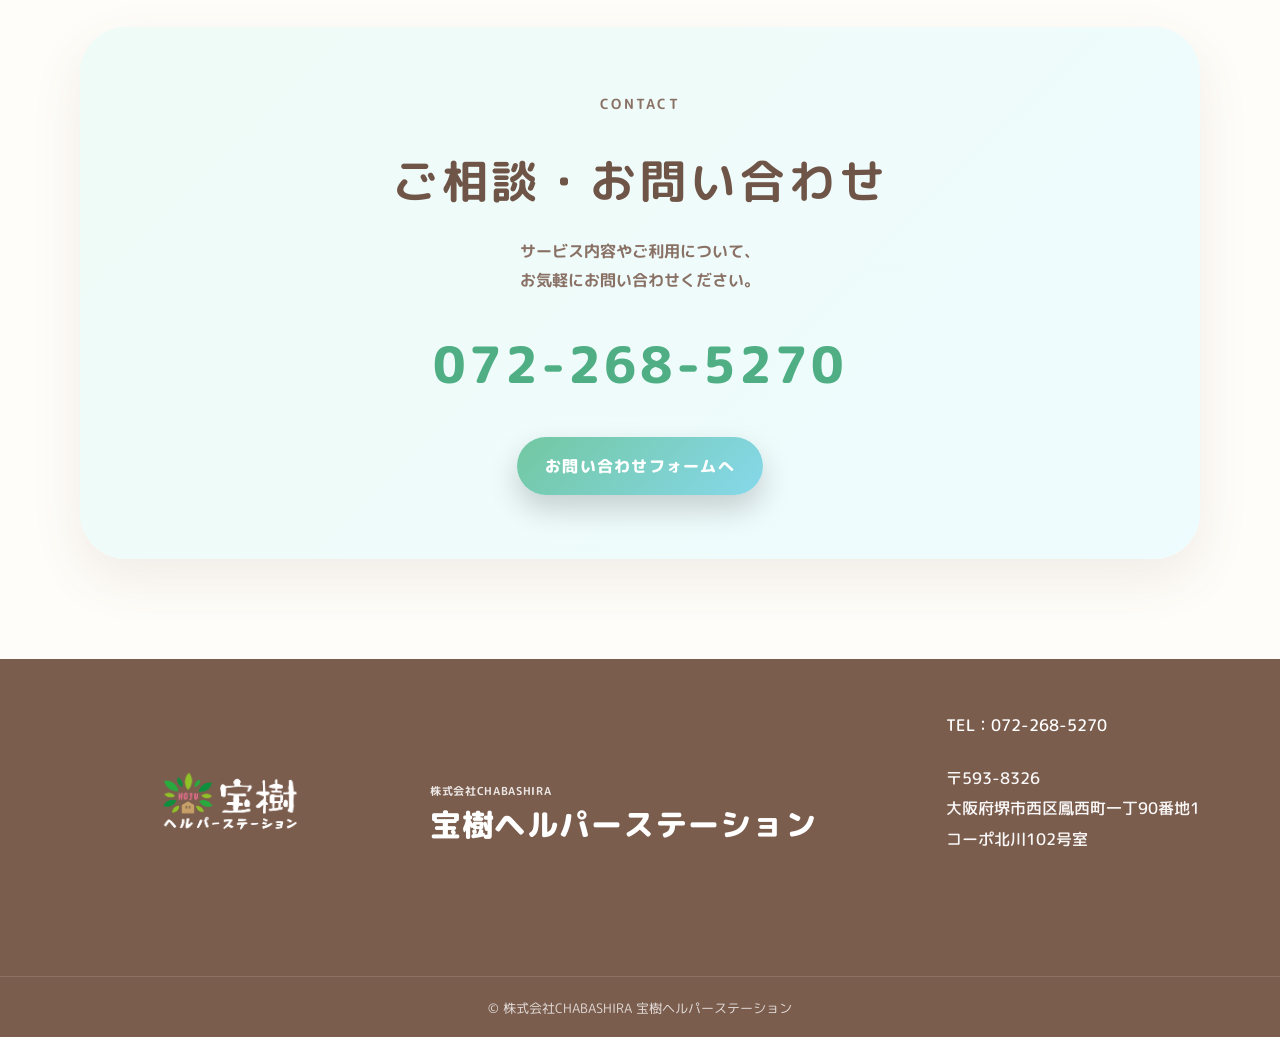
==== commit c15ecbf5: "Update company.html" ====
--- a/company.html
+++ b/company.html
@@ -11,7 +11,9 @@
   content="宝樹ヘルパーステーションの事業所情報です。所在地、電話番号、FAX、対応エリアなどをご案内しています。"
   >
 
-  <link rel="icon" type="image/png" href="img/favicon.png">
+  <link rel="icon" href="/img/favicon.png" type="image/png">
+  <link rel="shortcut icon" href="/img/favicon.png" type="image/png">
+  <link rel="apple-touch-icon" sizes="180x180" href="/img/favicon.png">
 
   <link rel="stylesheet" href="css/style.css">
 
@@ -53,6 +55,7 @@
       <a href="index.html">TOP</a>
       <a href="service.html">サービス</a>
       <a href="company.html">事業所情報</a>
+      <a href="recruit.html">採用情報</a>
       <a href="index.html#contact">お問い合わせ</a>
     </nav>
 
--- a/css/style.css
+++ b/css/style.css
@@ -2086,3 +2086,58 @@
     transform: none !important;
   }
 }
+
+@media (max-width: 768px) {
+  .recruit-hero .hero-content {
+    margin-top: 140px;
+  }
+
+  .recruit-hero video {
+    object-position: 58% center !important;
+  }
+}
+
+.recruit-job .faq-item summary {
+  display: flex;
+  align-items: center;
+  gap: 24px;
+}
+
+.recruit-job .faq-title {
+  flex: 1;
+}
+
+.recruit-job .faq-q {
+  display: inline-flex;
+  align-items: center;
+  justify-content: center;
+  min-width: 110px;
+  padding: 10px 18px;
+  border-radius: 999px;
+  background: #755847;
+  color: #fff;
+  font-size: 16px;
+  font-weight: 700;
+  line-height: 1.4;
+  white-space: nowrap;
+  flex-shrink: 0;
+}
+
+.recruit-job .faq-answer {
+  display: flex;
+  align-items: flex-start;
+  gap: 24px;
+}
+
+.recruit-job .faq-a {
+  display: inline-flex;
+  align-items: center;
+  justify-content: center;
+  min-width: 80px;
+  padding: 10px 18px;
+  border-radius: 999px;
+  background: #f4efec;
+  color: #755847;
+  font-weight: 700;
+  white-space: nowrap;
+}
